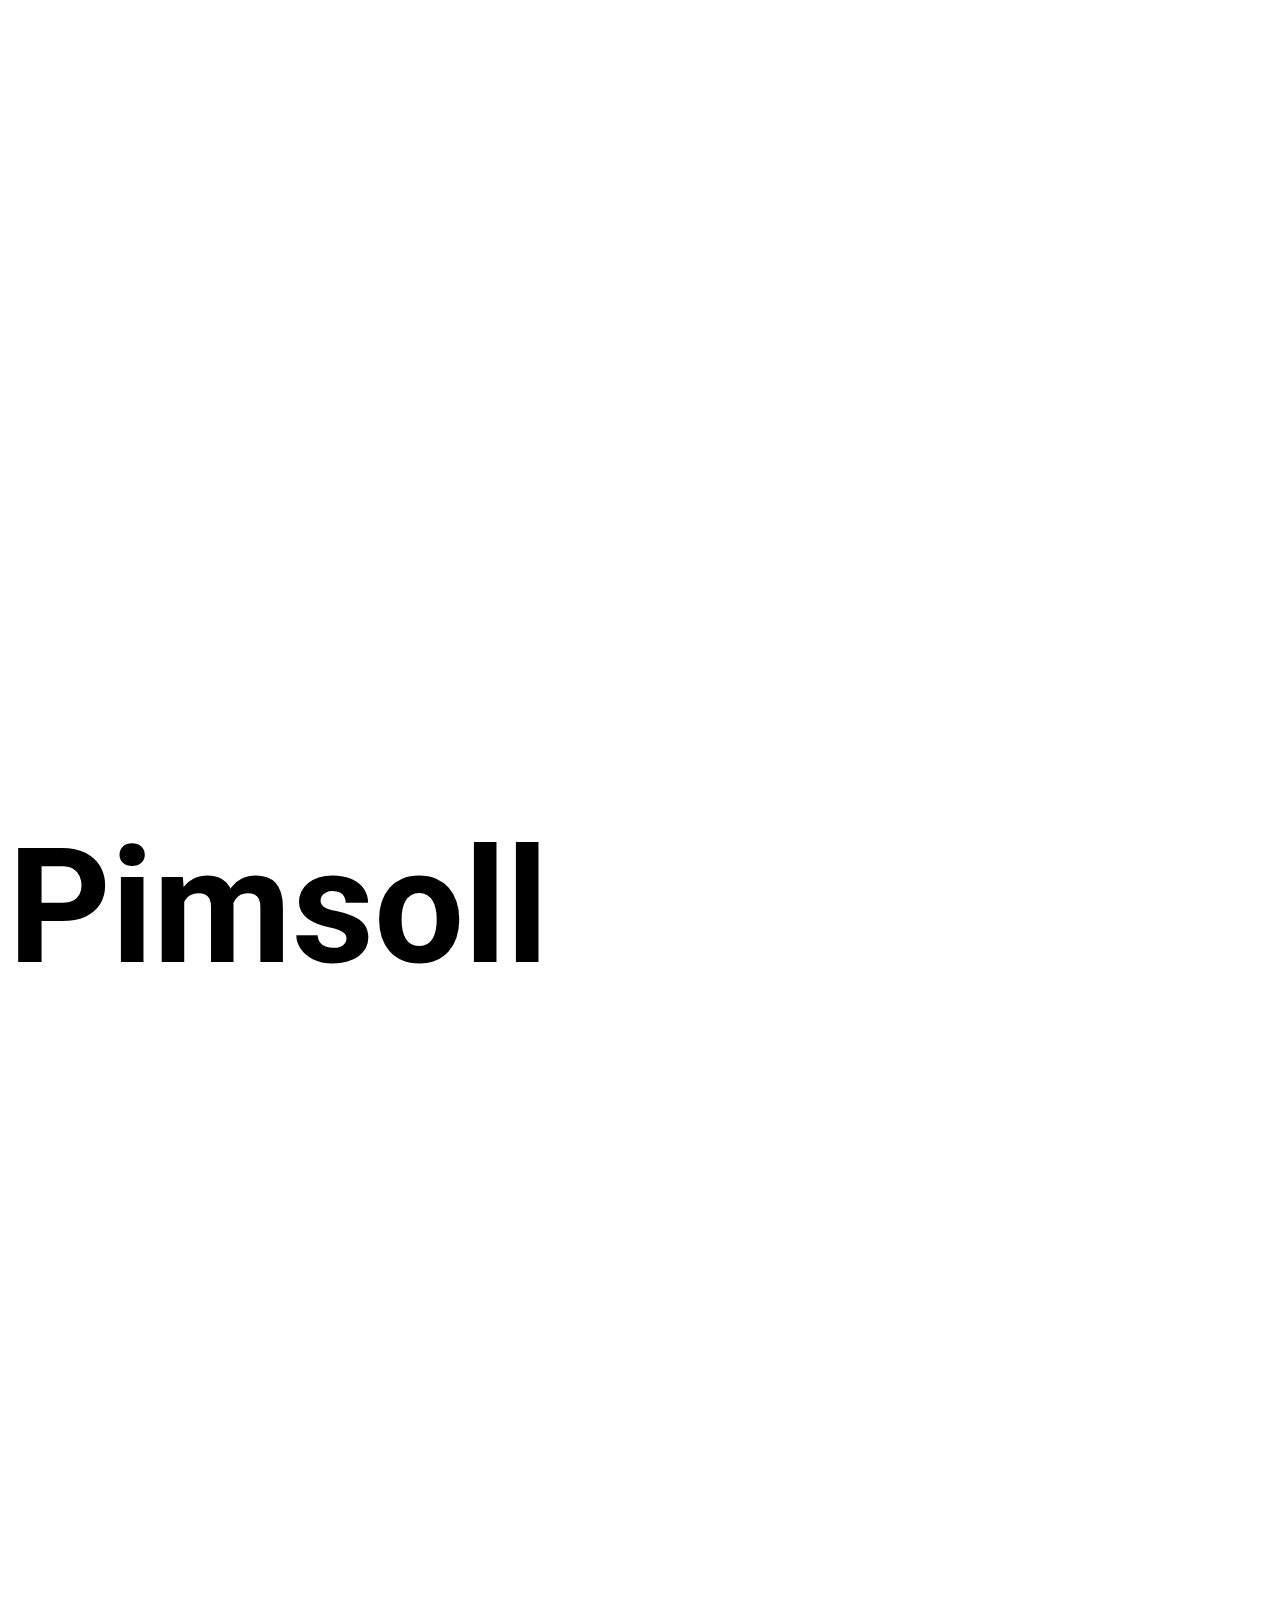
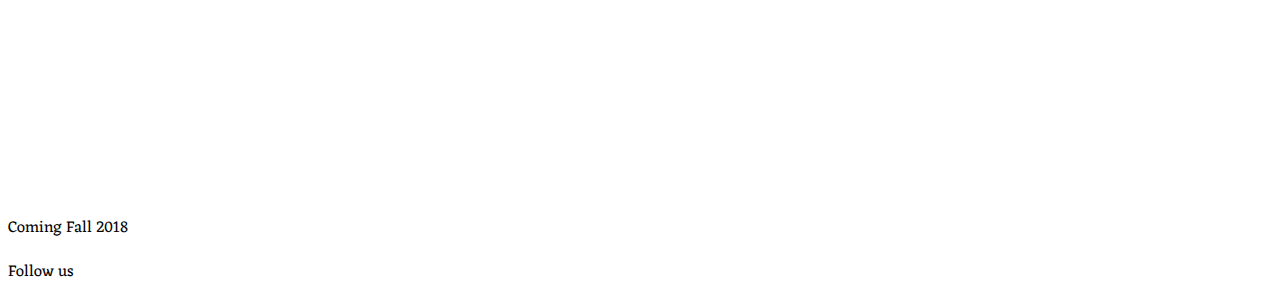
==== index.html @ e716967b "div" ====
<!DOCTYPE html>
<html lang="en-US">
<head>
  
  <!-- Global site tag (gtag.js) - Google Analytics -->
<script async src="https://www.googletagmanager.com/gtag/js?id=UA-99085358-2"></script>
<script>
  window.dataLayer = window.dataLayer || [];
  function gtag(){dataLayer.push(arguments);}
  gtag('js', new Date());

  gtag('config', 'UA-99085358-2');
</script>

  <!--
  Version: 1
  Pimsoll
  Website by Jonathan Culp
  JonathanCulp.com
  jdculp@umich.edu
  -->

    <meta charset="UTF-8">
    <meta name="viewport" content="width=device-width, initial-scale=1">
    <title>Pimsoll</title>


    <!-- Webfonts -->
    <link href="https://fonts.googleapis.com/css?family=Eczar" rel="stylesheet">
  <link href="https://fonts.googleapis.com/css?family=Roboto" rel="stylesheet">

    <link rel="stylesheet" href="css/style-index.css" type="text/css" media="all">
</head>

<body>

<div class="header">
  <h1 class="logo">Pimsoll</h1>
    <p>Coming Fall 2018</p>
    <p>Follow us</p>
</div>

</body>
  
</html>
---- css/style-index.css ----
/* -------------------------------------------------------

Land Agency //

Land-Agency.com
LandAgency.net

Version: 2

Author: Jonathan Culp

Contact: JonathanCulp.com

----------------------------------------------------- */

* { transition: all 1s; }
* { box-sizing: border-box;}

html{
  font-size: 1rem;
}

/* General */

body{
    background: url(http://i.imgur.com/tVwwGaj.png) no-repeat center center fixed;
      -webkit-background-size: cover;
      -moz-background-size: cover;
      -o-background-size: cover;
      background-size: cover;
      min-height: 100vh;
}

h1 {
  font-family: 'Roboto', sans-serif;
  font-size: 10rem;
}

p {
  font-family: 'Eczar', sans-serif;
}

.logo {
  height:10em;
  display: flex;
  align-items: center;
  justify-cntent: center;
}

.logo h1{
  margin: 0;
}
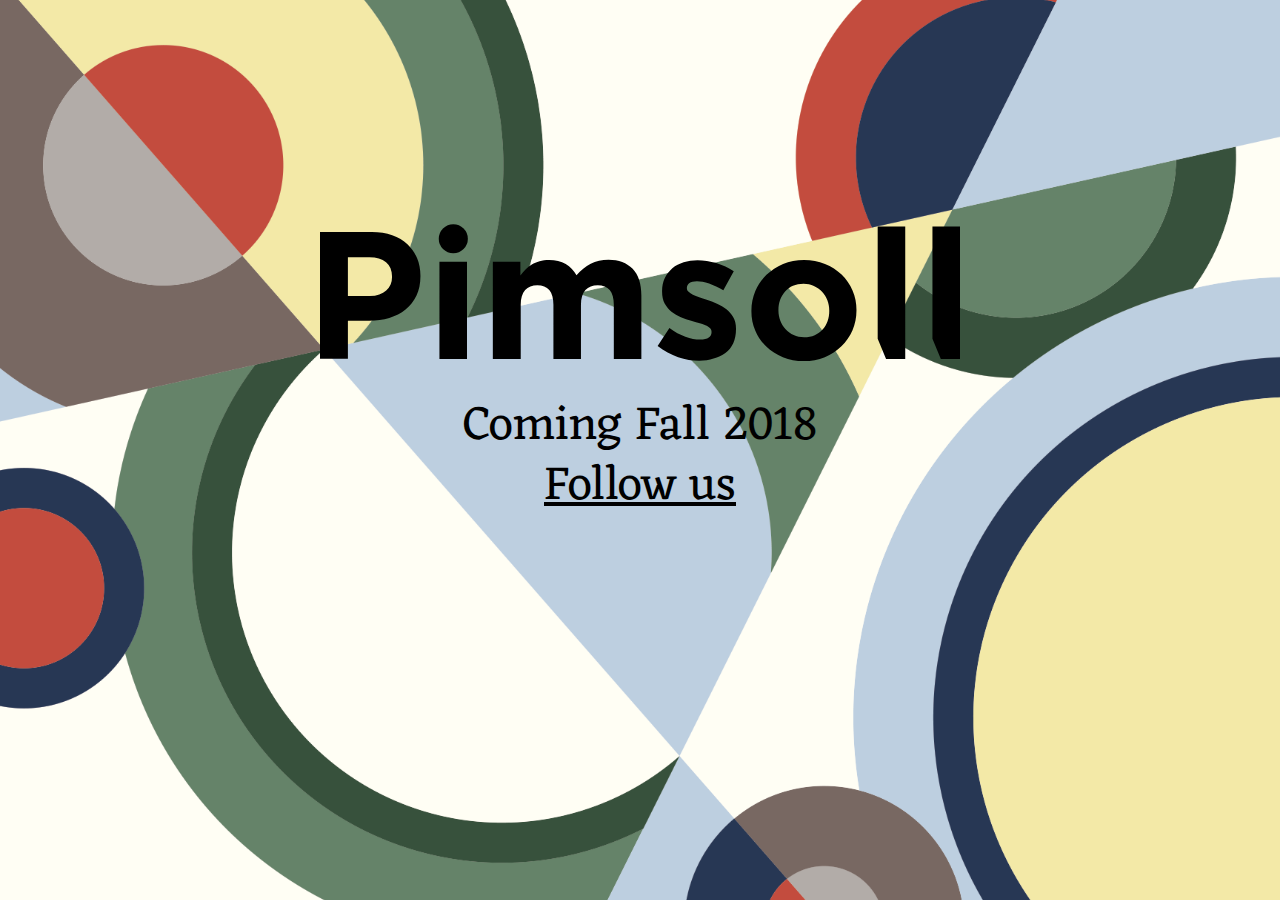
==== commit fa544b74: "Updated website" ====
--- a/index.html
+++ b/index.html
@@ -33,11 +33,13 @@
 </head>
 
 <body>
+    <header role="banner">
+        <object type="image/svg+xml" data="images/pimsoll.svg"></object>
+    </header>
 
 <div class="header">
-  <h1 class="logo">Pimsoll</h1>
     <p>Coming Fall 2018</p>
-    <p>Follow us</p>
+    <p><a href="https://www.instagram.com/pimsoll/" target="_blank">Follow us</a></p>
 </div>
 
 </body>
--- a/css/style-index.css
+++ b/css/style-index.css
@@ -13,40 +13,82 @@
 
 ----------------------------------------------------- */
 
-* { transition: all 1s; }
+html,body,div,span,applet,object,iframe,h1,h2,h3,h4,h5,h6,p,blockquote,pre,a,abbr,acronym,address,big,cite,code,del,dfn,em,img,ins,kbd,q,s,samp,small,strike,strong,sub,sup,tt,var,b,u,i,center,dl,dt,dd,ol,ul,li,fieldset,form,label,legend,table,caption,tbody,tfoot,thead,tr,th,td,article,aside,canvas,details,embed,figure,figcaption,footer,header,hgroup,menu,nav,output,ruby,section,summary,time,mark,audio,video{border:0;font-size:100%;font:inherit;vertical-align:baseline;margin:0;padding:0;}article,aside,details,figcaption,figure,footer,header,hgroup,menu,nav,section{display:block;}body{line-height:1;}ol,ul{list-style:none;}blockquote,q{quotes:none;}blockquote:before,blockquote:after,q:before,q:after{content:none;}table{border-collapse:collapse;border-spacing:0;}
+
+
+/** { transition: all 1s; }*/
 * { box-sizing: border-box;}
 
 html{
-  font-size: 1rem;
+    font-size: 1rem;
 }
+
+body, html { 
+    overflow-x: hidden; 
+    overflow-y: auto;
+}
+
 
 /* General */
 
 body{
-    background: url(http://i.imgur.com/tVwwGaj.png) no-repeat center center fixed;
-      -webkit-background-size: cover;
-      -moz-background-size: cover;
-      -o-background-size: cover;
-      background-size: cover;
-      min-height: 100vh;
+    background: url(../images/pimsoll-bkgd.png) no-repeat center center fixed;
+    -webkit-background-size: cover;
+    -moz-background-size: cover;
+    -o-background-size: cover;
+    background-size: cover;
+    min-height: 100vh;
+    font-smooth: always;
+    -webkit-font-smoothing: antialiased;
+    text-rendering: optimizedLegibility;
+
+}
+
+/* Header */
+header{
+    order: 1;
+    flex: 100%;
+    text-align: center;
+    padding-top: 15%;
+    margin-top: 2em;
+    margin-bottom: 2em;
 }
 
 h1 {
-  font-family: 'Roboto', sans-serif;
-  font-size: 10rem;
+    font-family: 'Roboto', sans-serif;
+    font-size: 10rem;
+    text-align: center;
 }
 
 p {
-  font-family: 'Eczar', sans-serif;
+    font-family: 'Eczar', sans-serif;
+    line-height: 1.25;
+    font-size: 3rem;
+    text-align: center;
 }
 
-.logo {
-  height:10em;
-  display: flex;
-  align-items: center;
-  justify-cntent: center;
+a{
+    color: #000;
 }
 
-.logo h1{
-  margin: 0;
+a:hover { 
+    color: red;
 }
+
+object{
+    width: 50%;
+}
+
+@media (max-width: 700px) {
+
+   html{
+     font-size: .7rem;
+   }
+    
+    object{
+        width: 75%;
+    }
+}
+
+
+
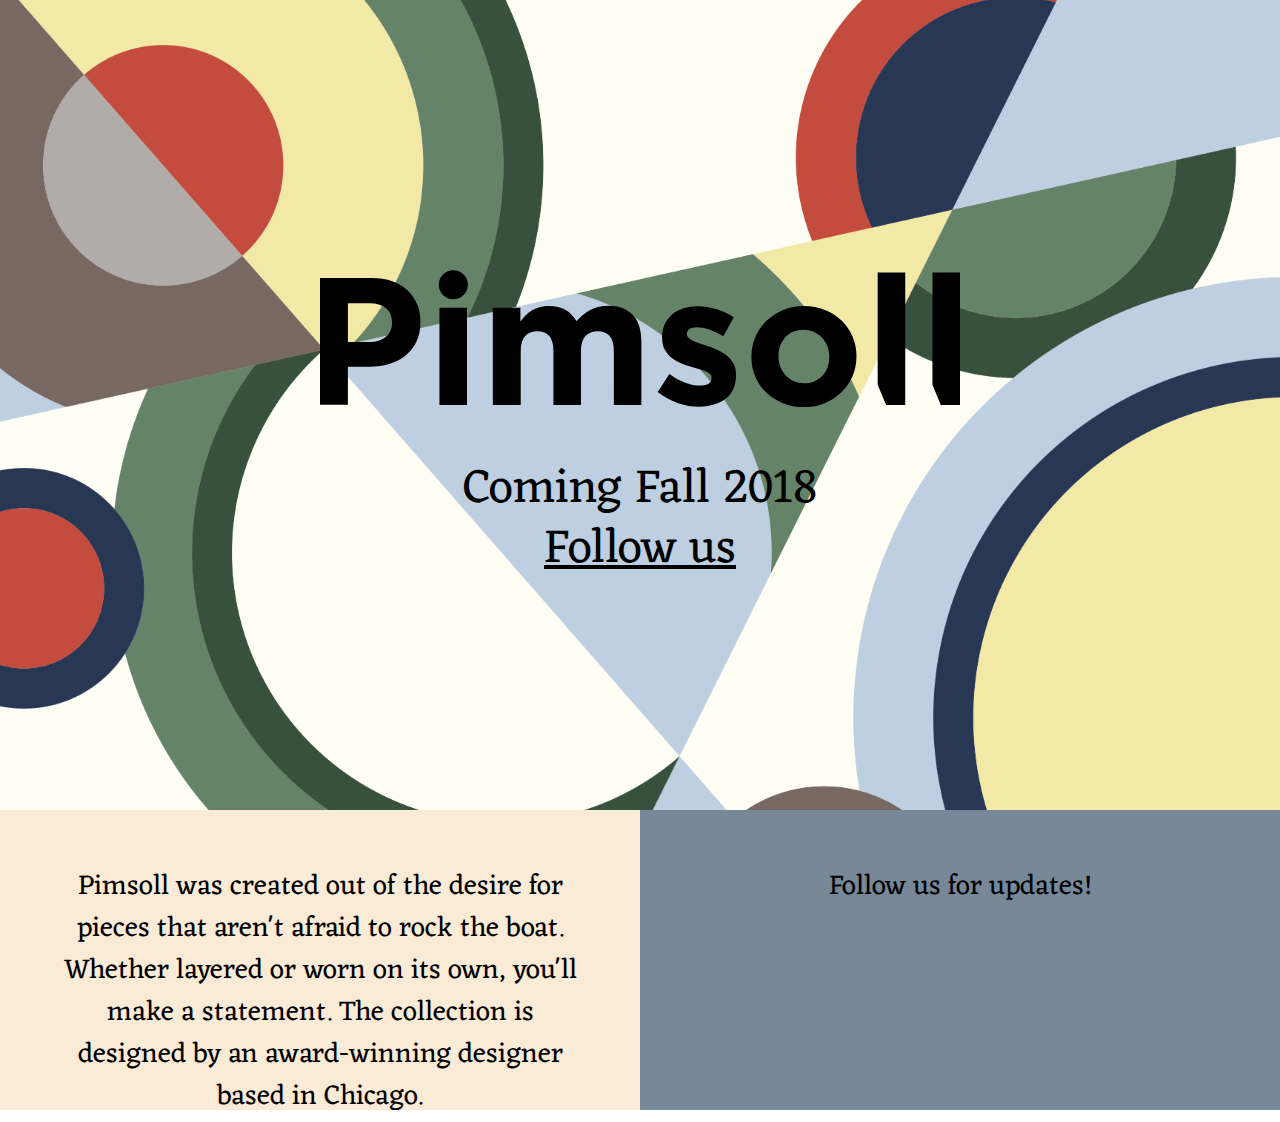
==== commit fdd76866: "updates" ====
--- a/index.html
+++ b/index.html
@@ -35,12 +35,26 @@
 <body>
     <header role="banner">
         <object type="image/svg+xml" data="images/pimsoll.svg"></object>
+    
+
+        <div class="header">
+            <p>Coming Fall 2018</p>
+            <p><a href="https://www.instagram.com/pimsoll/" target="_blank">Follow us</a></p>
+        </div>
     </header>
-
-<div class="header">
-    <p>Coming Fall 2018</p>
-    <p><a href="https://www.instagram.com/pimsoll/" target="_blank">Follow us</a></p>
-</div>
+<section class="container">
+    <section role="article" class="story">
+        <p class="text">
+            Pimsoll was created out of the desire for pieces that aren't afraid to rock the boat.  Whether layered or worn on its own, you'll make a statement. The collection is designed by an award-winning designer based in Chicago.      
+        </p>
+    </section>
+        <section role="alert" class="alert">
+        <p class="text">
+            Follow us for updates!      
+        </p>
+    </section>
+</section>
+    
 
 </body>
   
--- a/css/style-index.css
+++ b/css/style-index.css
@@ -1,11 +1,10 @@
 /* -------------------------------------------------------
 
-Land Agency //
+Pimsoll //
 
-Land-Agency.com
-LandAgency.net
+Pimsoll.com
 
-Version: 2
+Version: 1
 
 Author: Jonathan Culp
 
@@ -41,6 +40,7 @@
     font-smooth: always;
     -webkit-font-smoothing: antialiased;
     text-rendering: optimizedLegibility;
+    font-family: 'Eczar', sans-serif;
 
 }
 
@@ -48,10 +48,10 @@
 header{
     order: 1;
     flex: 100%;
+    height: 90vh;
     text-align: center;
-    padding-top: 15%;
-    margin-top: 2em;
-    margin-bottom: 2em;
+    padding-top: 30vh;
+    padding-bottom: 2em;
 }
 
 h1 {
@@ -60,11 +60,11 @@
     text-align: center;
 }
 
-p {
-    font-family: 'Eczar', sans-serif;
+.header {
     line-height: 1.25;
     font-size: 3rem;
     text-align: center;
+    padding-top: 1em;
 }
 
 a{
@@ -79,6 +79,41 @@
     width: 50%;
 }
 
+.container{
+    display: flex;
+    text-align: center;
+    justify-content: center;
+    line-height: 1.5;
+    font-size: 1.75rem;
+    
+}
+
+/* About */
+.story{
+    order: 2;
+    flex: 1;
+    height: 20vmax;
+    min-height: 300px;
+    padding: 2em;
+    background-color: antiquewhite;
+    float: left;
+}
+
+.alert{
+    order: 3;
+    flex: 1;
+    height: 20vmax;
+    min-height: 300px;
+    padding: 2em;
+    background-color: lightslategrey;
+    float: right;
+    
+}
+
+
+
+/* Screen */
+
 @media (max-width: 700px) {
 
    html{
@@ -90,5 +125,16 @@
     }
 }
 
+@media (max-width: 500px) {
+
+   .story{
+     flex: 100%;
+   }
+    
+    .alert{
+     flex: 100%;
+   }
+}
 
 
+
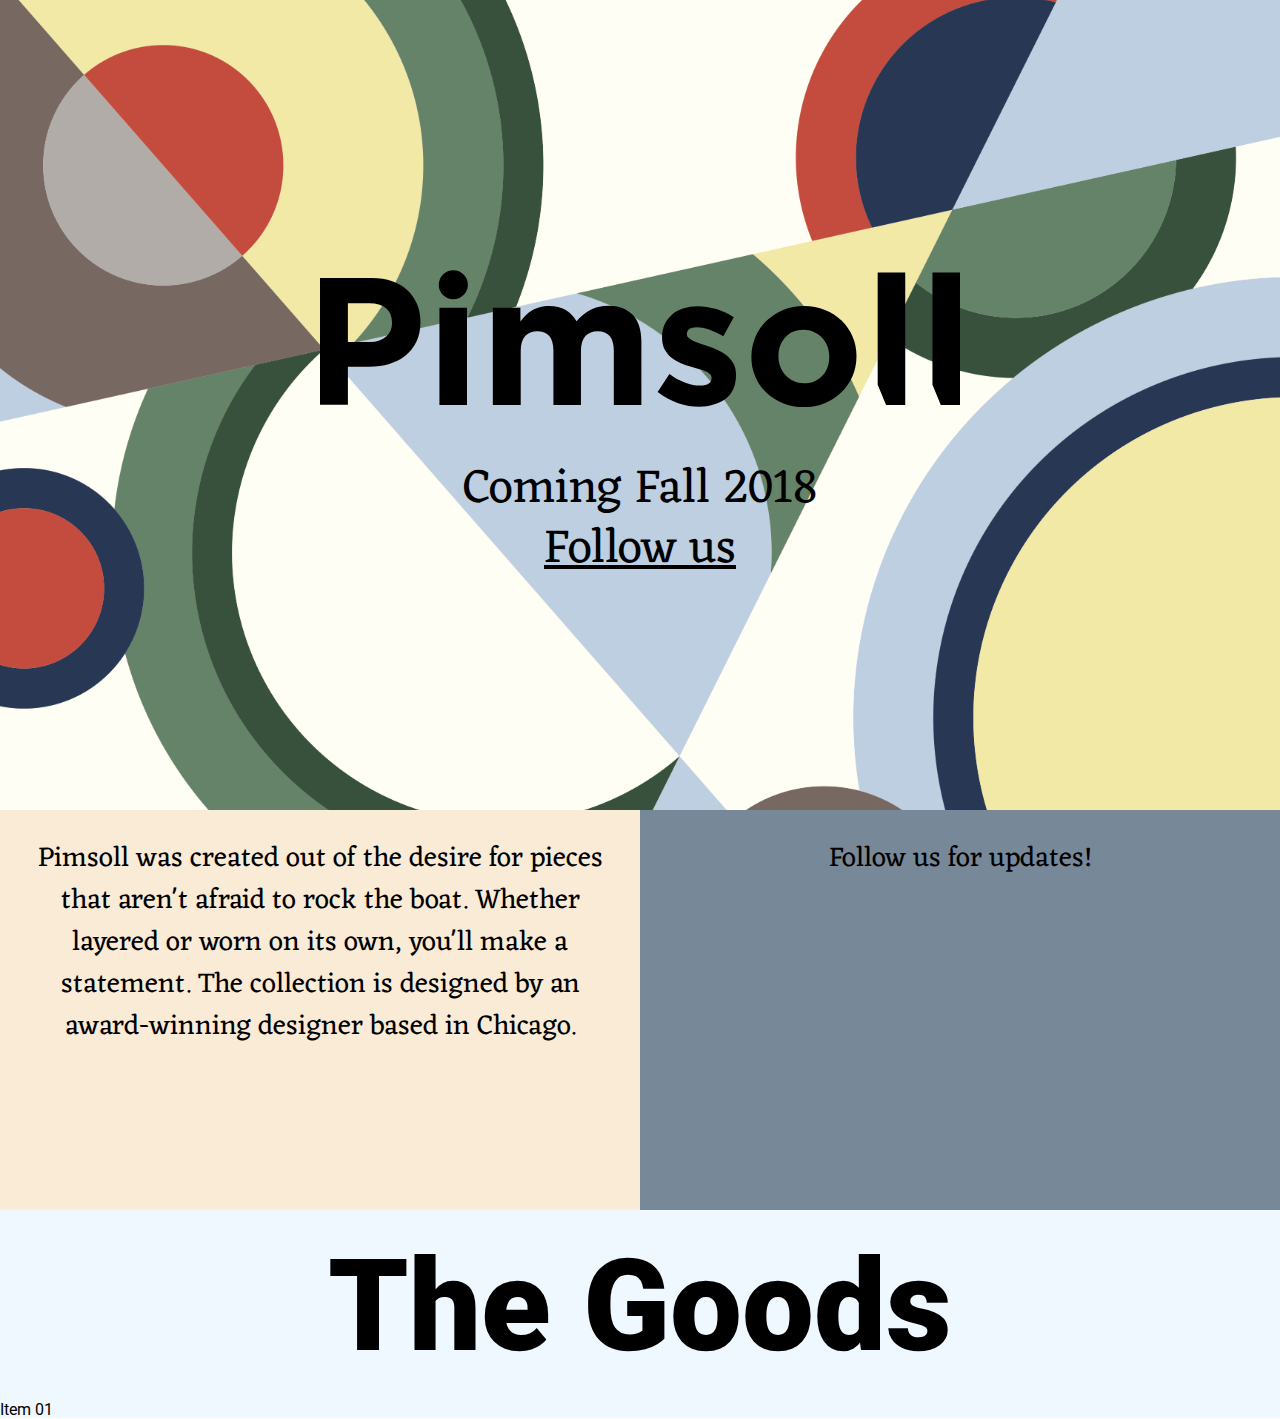
==== commit cad77ce6: "Revised" ====
--- a/index.html
+++ b/index.html
@@ -38,22 +38,31 @@
     
 
         <div class="header">
-            <p>Coming Fall 2018</p>
-            <p><a href="https://www.instagram.com/pimsoll/" target="_blank">Follow us</a></p>
+            <p class="big">Coming Fall 2018</p>
+            <p class="big"><a href="https://www.instagram.com/pimsoll/" target="_blank">Follow us</a></p>
         </div>
     </header>
-<section class="container">
-    <section role="article" class="story">
+
+    <section role="article" class="story container">
         <p class="text">
             Pimsoll was created out of the desire for pieces that aren't afraid to rock the boat.  Whether layered or worn on its own, you'll make a statement. The collection is designed by an award-winning designer based in Chicago.      
         </p>
     </section>
-        <section role="alert" class="alert">
+        <section role="alert" class="alert container">
         <p class="text">
             Follow us for updates!      
         </p>
     </section>
-</section>
+
+    <section role="article" class="goods">
+        <h2>The Goods</h2>
+        <ul class="items">
+            <li>
+                <h3>Item 01</h3>
+                
+            </li>
+        </ul>
+    </section>
     
 
 </body>
--- a/css/style-index.css
+++ b/css/style-index.css
@@ -22,11 +22,6 @@
     font-size: 1rem;
 }
 
-body, html { 
-    overflow-x: hidden; 
-    overflow-y: auto;
-}
-
 
 /* General */
 
@@ -41,6 +36,9 @@
     -webkit-font-smoothing: antialiased;
     text-rendering: optimizedLegibility;
     font-family: 'Eczar', sans-serif;
+    display: flex;
+    flex-wrap: wrap;
+    
 
 }
 
@@ -80,7 +78,6 @@
 }
 
 .container{
-    display: flex;
     text-align: center;
     justify-content: center;
     line-height: 1.5;
@@ -91,23 +88,40 @@
 /* About */
 .story{
     order: 2;
-    flex: 1;
+    flex: 50%;
     height: 20vmax;
-    min-height: 300px;
-    padding: 2em;
+    min-height: 400px;
+    text-align: center;
+    padding: 1em;
     background-color: antiquewhite;
     float: left;
 }
 
 .alert{
     order: 3;
-    flex: 1;
+    flex: 50%;
     height: 20vmax;
-    min-height: 300px;
-    padding: 2em;
+    min-height: 400px;
+    padding: 1em;
     background-color: lightslategrey;
     float: right;
     
+}
+
+/* The Goods */
+
+.goods {
+    order: 5;
+    flex: 100%;
+    font-family: "Roboto", sans-serif;
+    background-color: aliceblue;
+}
+
+.goods h2 {
+    font-size: 8rem;
+    font-weight: 900;
+    text-align: center;
+    margin: .25em;
 }
 
 
@@ -116,12 +130,13 @@
 
 @media (max-width: 700px) {
 
-   html{
-     font-size: .7rem;
-   }
-    
+
     object{
         width: 75%;
+    }
+    
+    .container{
+        font-size: 1rem;
     }
 }
 
@@ -129,6 +144,7 @@
 
    .story{
      flex: 100%;
+       
    }
     
     .alert{
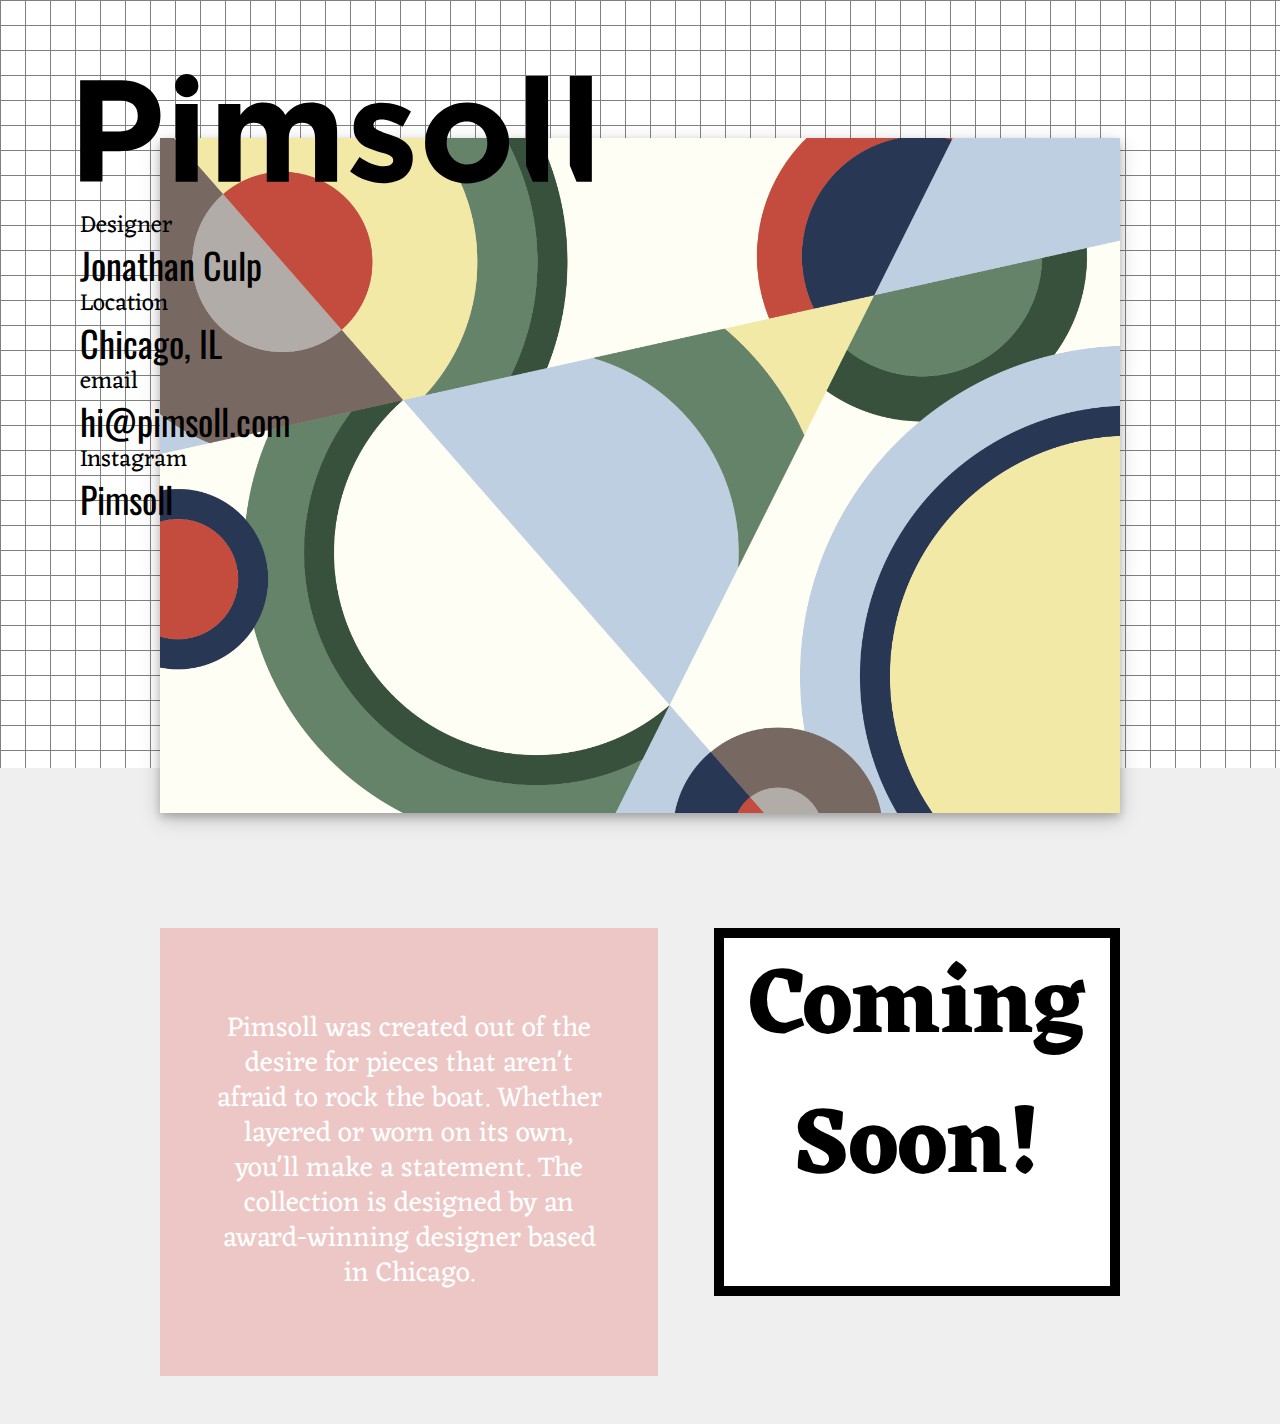
==== commit 72442709: "Flipped site" ====
--- a/index.html
+++ b/index.html
@@ -1,19 +1,10 @@
 <!DOCTYPE html>
 <html lang="en-US">
 <head>
-  
-  <!-- Global site tag (gtag.js) - Google Analytics -->
-<script async src="https://www.googletagmanager.com/gtag/js?id=UA-99085358-2"></script>
-<script>
-  window.dataLayer = window.dataLayer || [];
-  function gtag(){dataLayer.push(arguments);}
-  gtag('js', new Date());
-
-  gtag('config', 'UA-99085358-2');
-</script>
 
   <!--
-  Version: 1
+  Version: 2
+
   Pimsoll
   Website by Jonathan Culp
   JonathanCulp.com
@@ -26,45 +17,42 @@
 
 
     <!-- Webfonts -->
-    <link href="https://fonts.googleapis.com/css?family=Eczar" rel="stylesheet">
-  <link href="https://fonts.googleapis.com/css?family=Roboto" rel="stylesheet">
+  <link rel="stylesheet" media="screen" href="https://fontlibrary.org/face/osp-din" type="text/css"/>
+  <link href="https://fonts.googleapis.com/css?family=Eczar" rel="stylesheet">
+  <link href="https://fonts.googleapis.com/css?family=Oswald" rel="stylesheet">
 
-    <link rel="stylesheet" href="css/style-index.css" type="text/css" media="all">
+    <link rel="stylesheet" href="css/styles.css" type="text/css" media="all">
 </head>
+<body>
 
-<body>
     <header role="banner">
-        <object type="image/svg+xml" data="images/pimsoll.svg"></object>
+        
+        <div class="feature">
+            <object type="image/svg+xml" data="images/pimsoll.svg" class="pimsoll"></object>
+            <ul class="card">
+                <li class="designation">Designer</li>
+                <li class="answer">Jonathan Culp</li>
+                <li class="designation">Location</li>
+                <li class="answer">Chicago, IL</li>
+                <li class="designation">email</li>
+                <li class="answer">hi@pimsoll.com</li>
+                <li class="designation">Instagram</li>
+                <li class="answer">Pimsoll</li>
+            </ul>
+        </div>
+        
+
+        
+    </header>
     
-
-        <div class="header">
-            <p class="big">Coming Fall 2018</p>
-            <p class="big"><a href="https://www.instagram.com/pimsoll/" target="_blank">Follow us</a></p>
+    <section role"alert" class="info">
+        <div class="story">
+            <p>Pimsoll was created out of the desire for pieces that aren't afraid to rock the boat. Whether layered or worn on its own, you'll make a statement. The collection is designed by an award-winning designer based in Chicago.</p>
         </div>
-    </header>
-
-    <section role="article" class="story container">
-        <p class="text">
-            Pimsoll was created out of the desire for pieces that aren't afraid to rock the boat.  Whether layered or worn on its own, you'll make a statement. The collection is designed by an award-winning designer based in Chicago.      
-        </p>
-    </section>
-        <section role="alert" class="alert container">
-        <p class="text">
-            Follow us for updates!      
-        </p>
-    </section>
-
-    <section role="article" class="goods">
-        <h2>The Goods</h2>
-        <ul class="items">
-            <li>
-                <h3>Item 01</h3>
-                
-            </li>
-        </ul>
+        <div class="alert">
+            <h3>Coming </br> Soon!</h3>
+        </div>
+    
     </section>
     
-
-</body>
-  
-</html>
+</body>--- a/css/styles.css
+++ b/css/styles.css
@@ -0,0 +1,135 @@
+/* -------------------------------------------------------
+
+Pimsoll //
+
+pimsoll.com
+
+Version: 2
+
+Author: Jonathan Culp
+
+Contact: JonathanCulp.com
+
+----------------------------------------------------- */
+
+html{
+    font-size: 1rem;
+    font-smooth: always;
+    -webkit-font-smoothing: antialiased;
+    text-rendering: optimizedLegibility;
+    padding: 0;
+    margin: 0;
+}
+
+body{
+    font-family: 'Oswald', sans-serif;
+    margin: 0;
+    padding: 0;
+    background-size: 25px 25px;
+    background-image: linear-gradient(to right, grey 1px, transparent 1px), linear-gradient(to bottom, grey 1px, transparent 1px);
+    
+/* -------------------------------------------------------
+HEAD SECTION
+----------------------------------------------------- */
+    
+}
+
+header{
+    order: 1;
+    width: 100%;
+    padding-top: 3em;
+}
+
+.feature{
+    margin: 0 auto;
+    position: relative;
+    margin-bottom: -5vh;
+    margin-top: 10vh;
+    background-color: aquamarine;
+    width: 75vw; 
+    max-width: 1200px;
+    height: 75vh;
+    background: url(../images/pimsoll-bkgd.png) no-repeat center center scroll;
+    -webkit-background-size: cover;
+    -moz-background-size: cover;
+    -o-background-size: cover;
+    background-size: cover;
+    box-shadow:  0 4px 8px 0 rgba(0, 0, 0, 0.2), 0 6px 20px 0 rgba(0, 0, 0, 0.19);
+}
+
+.pimsoll{
+    margin-top: -5%;
+    margin-left: -5em;
+    width: 40%;
+    position: fixed;
+}
+
+.card{
+    margin-top: -3%;
+    margin-left: -5em;
+    list-style: none;
+    padding: 10% 0;
+    display: inline-block;
+}
+
+.designation{
+    font-family: 'Eczar', serif;
+    font-size: 1.5rem;  
+}
+
+.answer{
+    font-size: 2.25rem;
+    line-height: 1; 
+}
+
+/* -------------------------------------------------------
+INFO SECTION
+----------------------------------------------------- */
+
+.info{
+    order: 2;
+    background-color: #f0efef;
+    height: auto;
+    display: flex;
+    padding: 10em 10em 3em 10em;
+}
+
+.story{
+    display: flex;
+    height: auto;
+    order: 3;
+    flex: 50%;
+    text-align: center;
+    justify-content: center;
+    float: left;
+    background-color: #edc7c5;
+    font-family: 'Eczar', serif;
+    color: #fff;
+    padding: 2em;
+    font-size: 1.75em;
+    line-height: 1.25;
+    margin-right: 2em;
+
+}
+
+.alert{
+    display: flex;
+    order: 4;
+    flex: 50%;
+    font-family: 'Eczar', serif;
+    text-transform: capitalize;
+    line-height: 1.5;
+    text-align: center;
+    justify-content: center;
+    float: right;
+    background-color: #fff;
+    font-size: 5em;
+    border: 10px solid #000; 
+    margin-bottom: 1em;
+    
+}
+
+.alert h3{
+    margin: 0;
+}
+
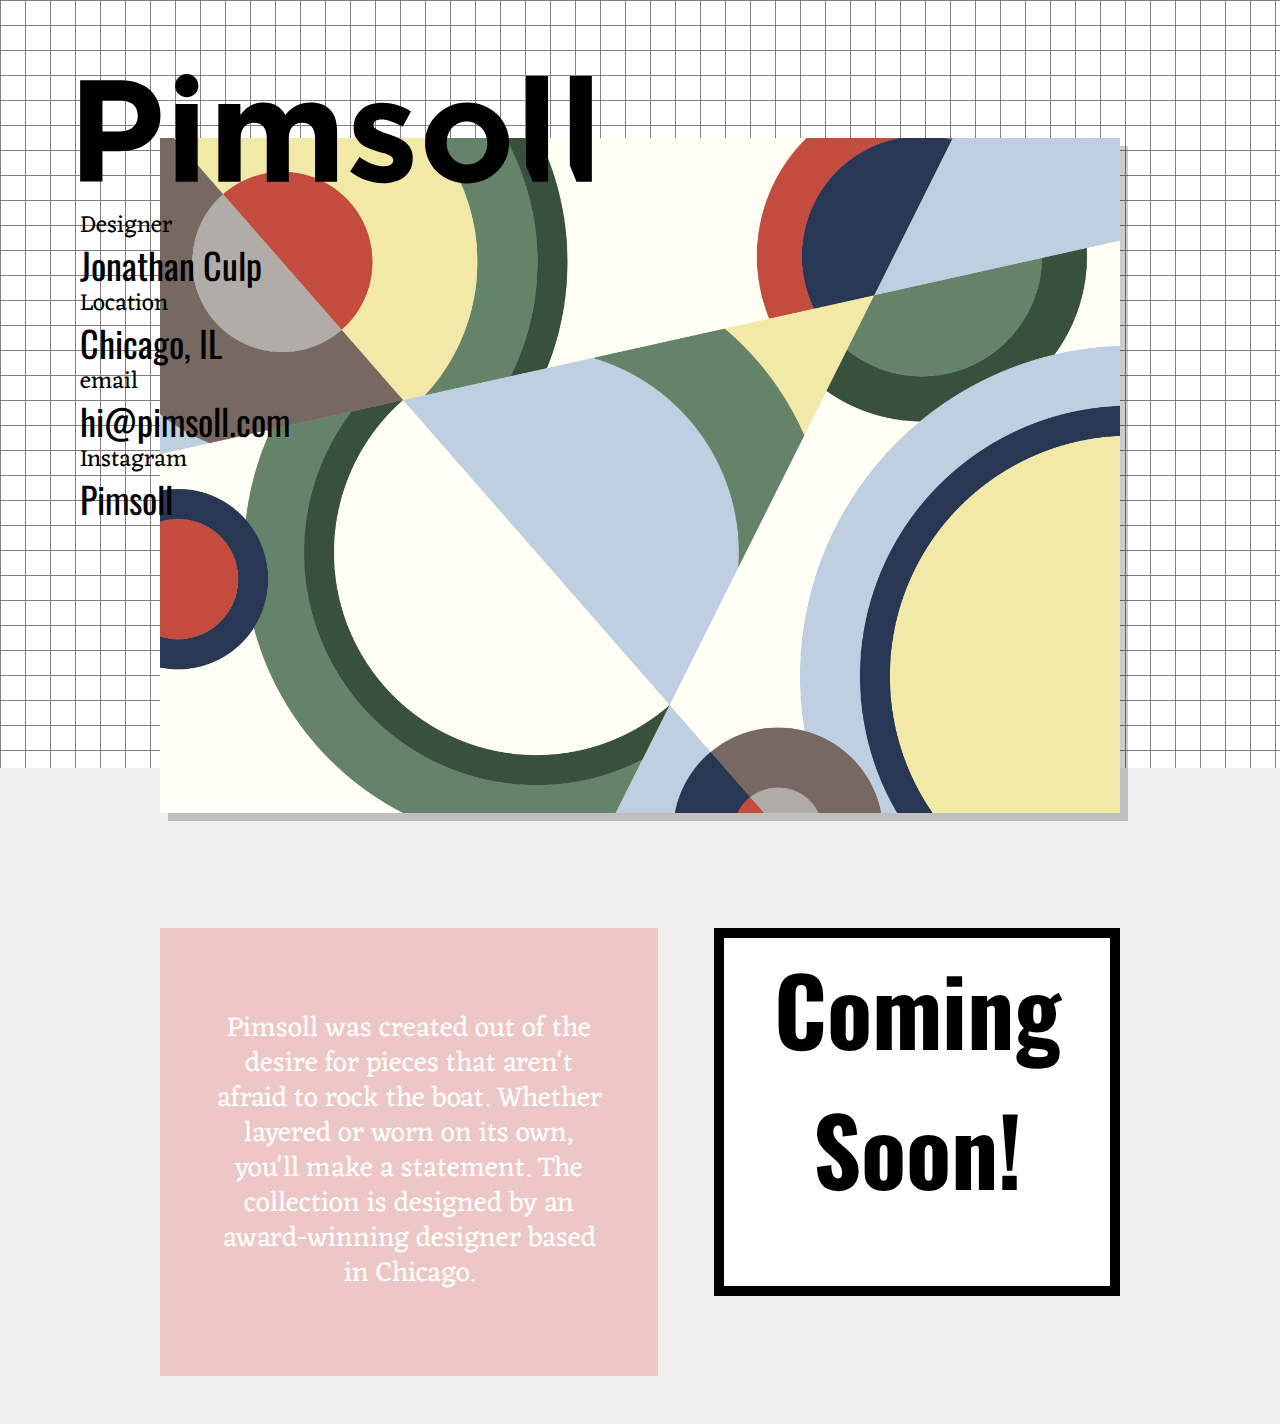
==== commit 3735e5e1: "Update" ====
--- a/index.html
+++ b/index.html
@@ -50,9 +50,14 @@
             <p>Pimsoll was created out of the desire for pieces that aren't afraid to rock the boat. Whether layered or worn on its own, you'll make a statement. The collection is designed by an award-winning designer based in Chicago.</p>
         </div>
         <div class="alert">
-            <h3>Coming </br> Soon!</h3>
+            <h3>Coming <br/> Soon!</h3>
         </div>
     
     </section>
+<!--    
+    <section class="goods">
+        
     
+    </section>
+-->
 </body>--- a/css/styles.css
+++ b/css/styles.css
@@ -54,7 +54,8 @@
     -moz-background-size: cover;
     -o-background-size: cover;
     background-size: cover;
-    box-shadow:  0 4px 8px 0 rgba(0, 0, 0, 0.2), 0 6px 20px 0 rgba(0, 0, 0, 0.19);
+    box-shadow: 8px 8px rgba(0, 0, 0, .2);
+    /*box-shadow:  0 4px 8px 0 rgba(0, 0, 0, 0.2), 0 6px 20px 0 rgba(0, 0, 0, 0.19);*/
 }
 
 .pimsoll{
@@ -116,7 +117,7 @@
     display: flex;
     order: 4;
     flex: 50%;
-    font-family: 'Eczar', serif;
+    font-family: 'Oswald', serif;
     text-transform: capitalize;
     line-height: 1.5;
     text-align: center;
@@ -133,3 +134,10 @@
     margin: 0;
 }
 
+/* -------------------------------------------------------
+THE GOODS
+----------------------------------------------------- */
+
+.goods{
+    
+}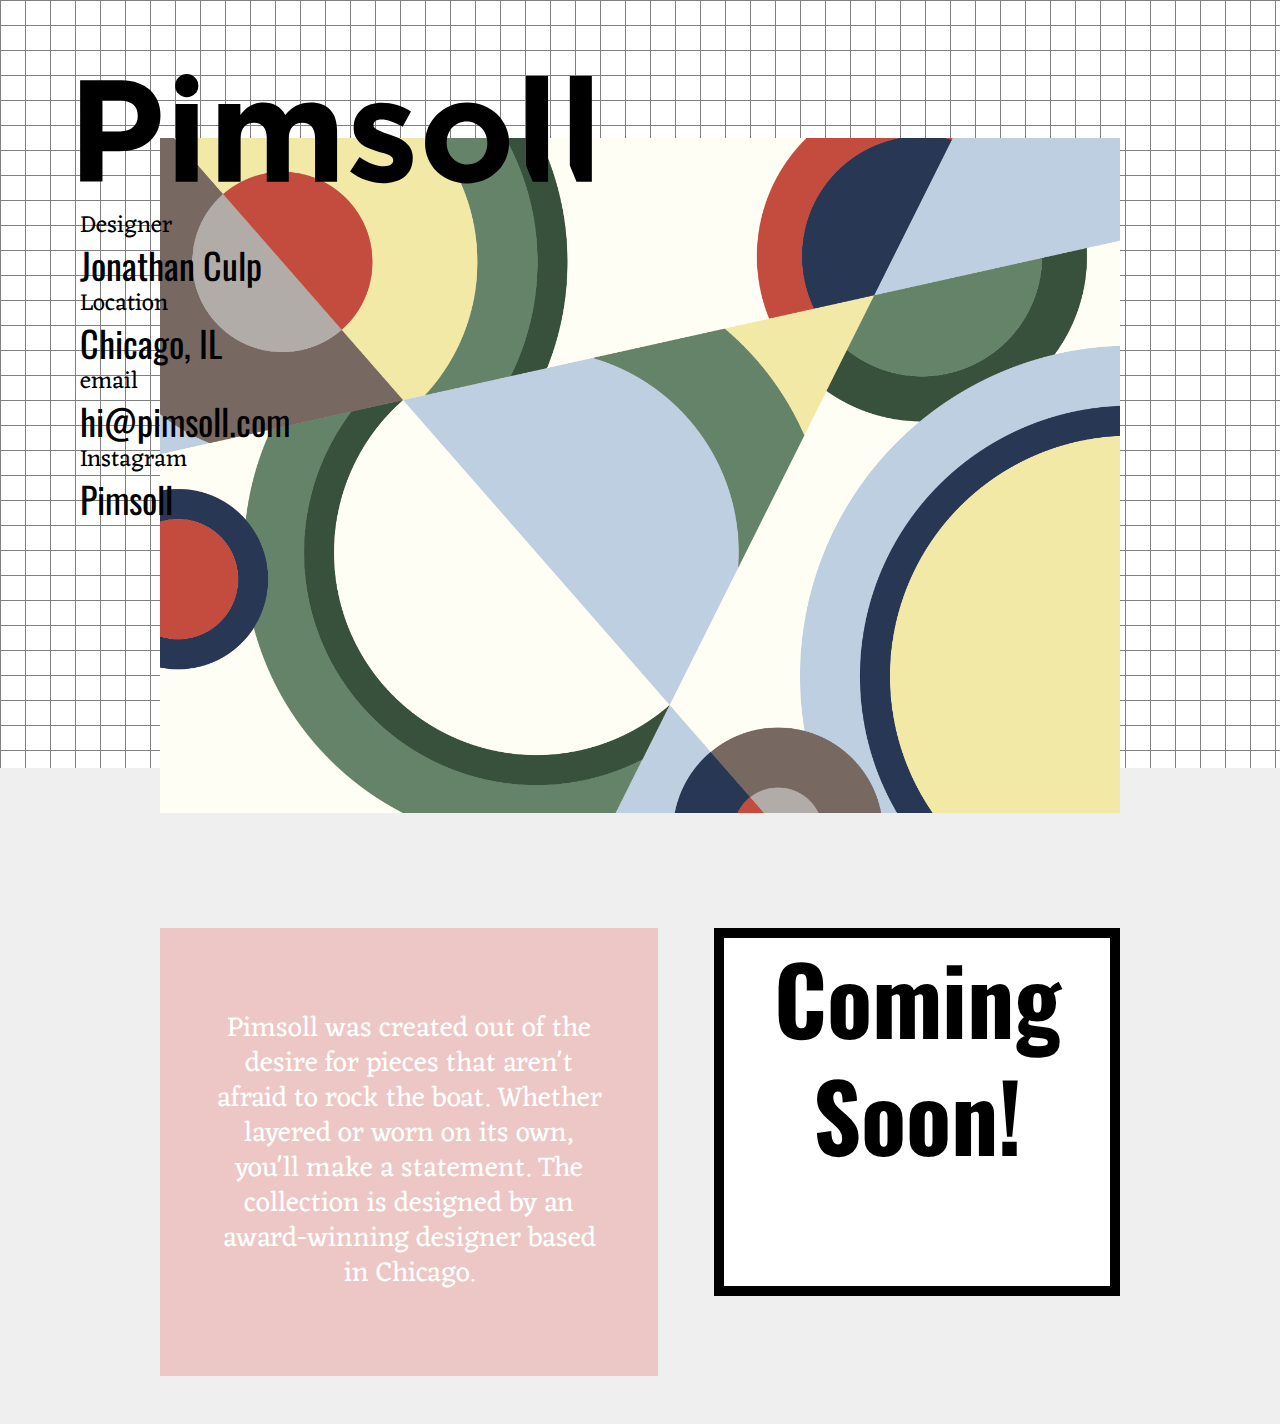
==== commit f83da1b5: "an" ====
--- a/index.html
+++ b/index.html
@@ -10,6 +10,16 @@
   JonathanCulp.com
   jdculp@umich.edu
   -->
+  
+  <!-- Global site tag (gtag.js) - Google Analytics -->
+<script async src="https://www.googletagmanager.com/gtag/js?id=UA-133751032-1"></script>
+<script>
+  window.dataLayer = window.dataLayer || [];
+  function gtag(){dataLayer.push(arguments);}
+  gtag('js', new Date());
+
+  gtag('config', 'UA-133751032-1');
+</script>
 
     <meta charset="UTF-8">
     <meta name="viewport" content="width=device-width, initial-scale=1">
@@ -22,6 +32,8 @@
   <link href="https://fonts.googleapis.com/css?family=Oswald" rel="stylesheet">
 
     <link rel="stylesheet" href="css/styles.css" type="text/css" media="all">
+  
+  <meta name="p:domain_verify" content="cd483b72516876d9b3c1c55645d060c1"/>
 </head>
 <body>
 
@@ -60,4 +72,4 @@
     
     </section>
 -->
-</body>+</body>
--- a/css/styles.css
+++ b/css/styles.css
@@ -54,8 +54,18 @@
     -moz-background-size: cover;
     -o-background-size: cover;
     background-size: cover;
-    box-shadow: 8px 8px rgba(0, 0, 0, .2);
-    /*box-shadow:  0 4px 8px 0 rgba(0, 0, 0, 0.2), 0 6px 20px 0 rgba(0, 0, 0, 0.19);*/
+    /*box-shadow: 8px 8px rgba(0, 0, 0, .2);
+    box-shadow:  0 4px 8px 0 rgba(0, 0, 0, 0.2), 0 6px 20px 0 rgba(0, 0, 0, 0.19);*/
+}
+
+.feature:after {
+  background-image: -webkit-repeating-linear-gradient(135deg, rgba(0,0,0,.3), rgba(0,0,0,.3) 1px, transparent 2px, transparent 2px, rgba(0,0,0,.3) 3px);
+  background-image: -moz-repeating-linear-gradient(135deg, rgba(0,0,0,.3), rgba(0,0,0,.3) 1px, transparent 2px, transparent 2px, rgba(0,0,0,.3) 3px);
+  background-image: -o-repeating-linear-gradient(135deg, rgba(0,0,0,.3), rgba(0,0,0,.3) 1px, transparent 2px, transparent 2px, rgba(0,0,0,.3) 3px);
+  background-image: repeating-linear-gradient(135deg, rgba(0,0,0,.3), rgba(0,0,0,.3) 1px, transparent 2px, transparent 2px, rgba(0,0,0,.3) 3px);
+  -webkit-background-size: 4px 4px;
+  -moz-background-size: 4px 4px;
+  background-size: 4px 4px;
 }
 
 .pimsoll{
@@ -119,7 +129,7 @@
     flex: 50%;
     font-family: 'Oswald', serif;
     text-transform: capitalize;
-    line-height: 1.5;
+    line-height: 1.25;
     text-align: center;
     justify-content: center;
     float: right;
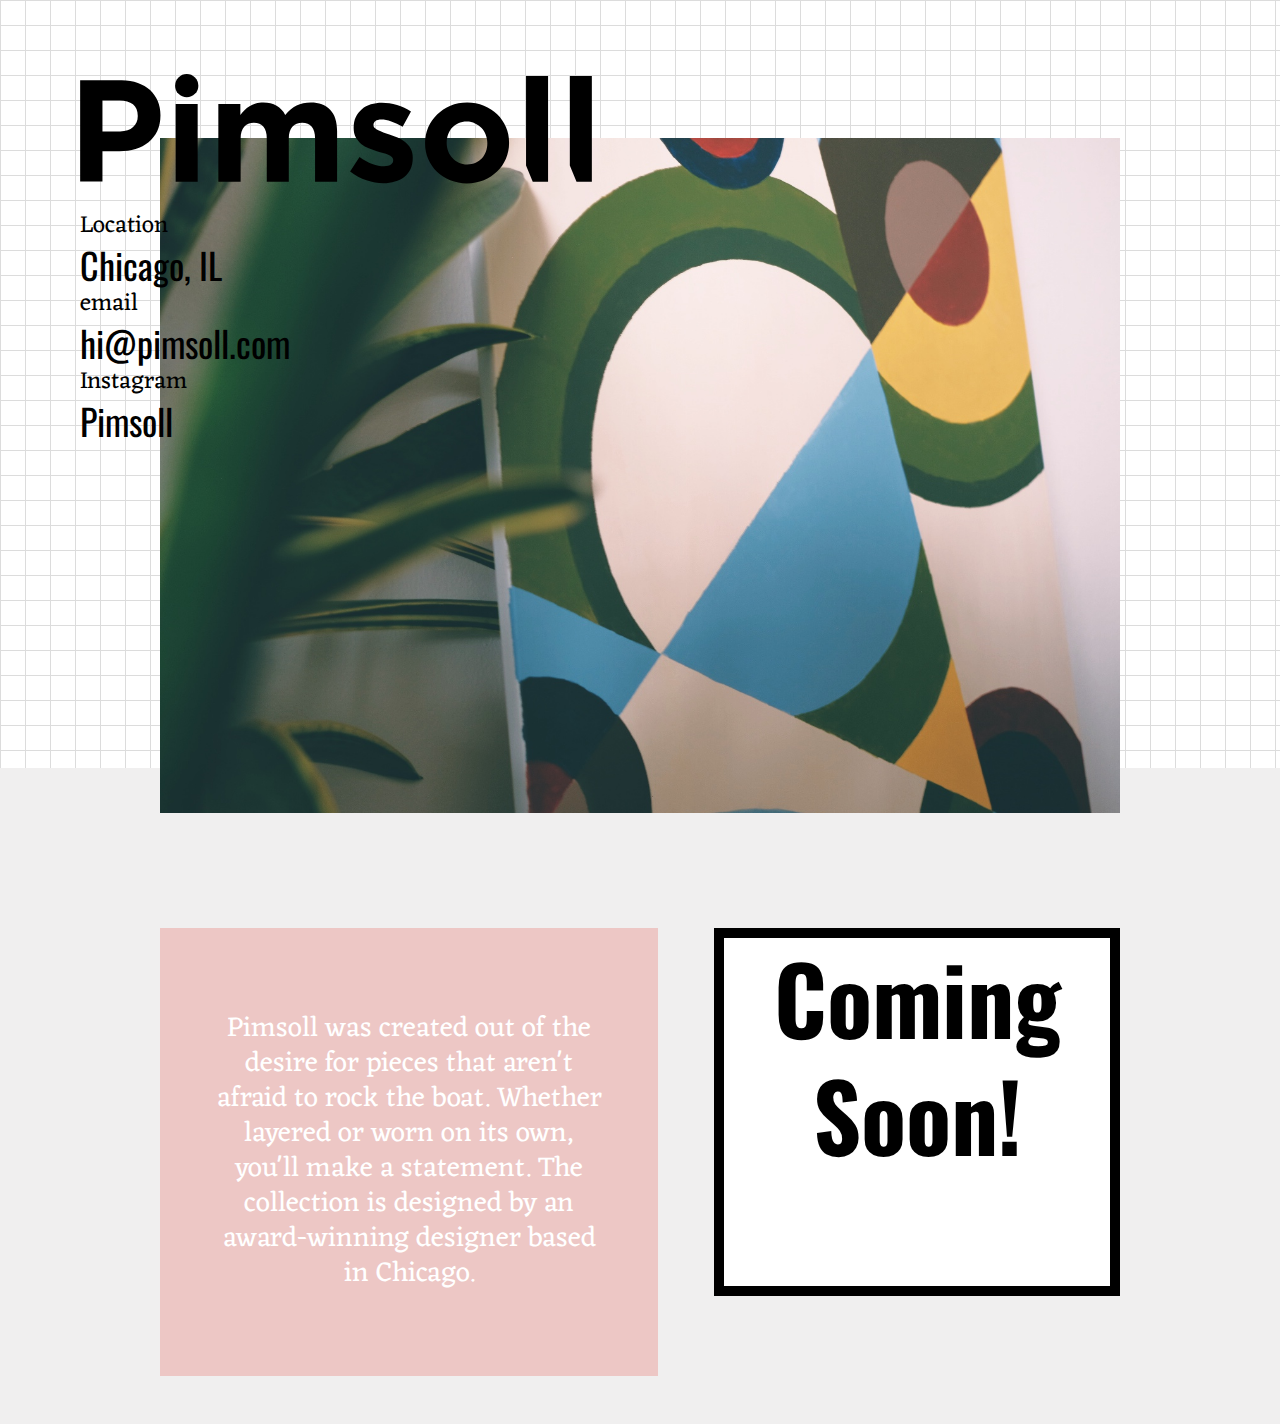
==== commit 0c0c7f4f: "update" ====
--- a/index.html
+++ b/index.html
@@ -42,8 +42,6 @@
         <div class="feature">
             <object type="image/svg+xml" data="images/pimsoll.svg" class="pimsoll"></object>
             <ul class="card">
-                <li class="designation">Designer</li>
-                <li class="answer">Jonathan Culp</li>
                 <li class="designation">Location</li>
                 <li class="answer">Chicago, IL</li>
                 <li class="designation">email</li>
--- a/css/styles.css
+++ b/css/styles.css
@@ -26,7 +26,7 @@
     margin: 0;
     padding: 0;
     background-size: 25px 25px;
-    background-image: linear-gradient(to right, grey 1px, transparent 1px), linear-gradient(to bottom, grey 1px, transparent 1px);
+    background-image: linear-gradient(to right, gainsboro 1px, transparent 1px), linear-gradient(to bottom, gainsboro 1px, transparent 1px);
     
 /* -------------------------------------------------------
 HEAD SECTION
@@ -49,7 +49,7 @@
     width: 75vw; 
     max-width: 1200px;
     height: 75vh;
-    background: url(../images/pimsoll-bkgd.png) no-repeat center center scroll;
+    background: url(../images/Pimsoll-painting.jpeg) no-repeat center center scroll;
     -webkit-background-size: cover;
     -moz-background-size: cover;
     -o-background-size: cover;
@@ -150,4 +150,4 @@
 
 .goods{
     
-}+}
